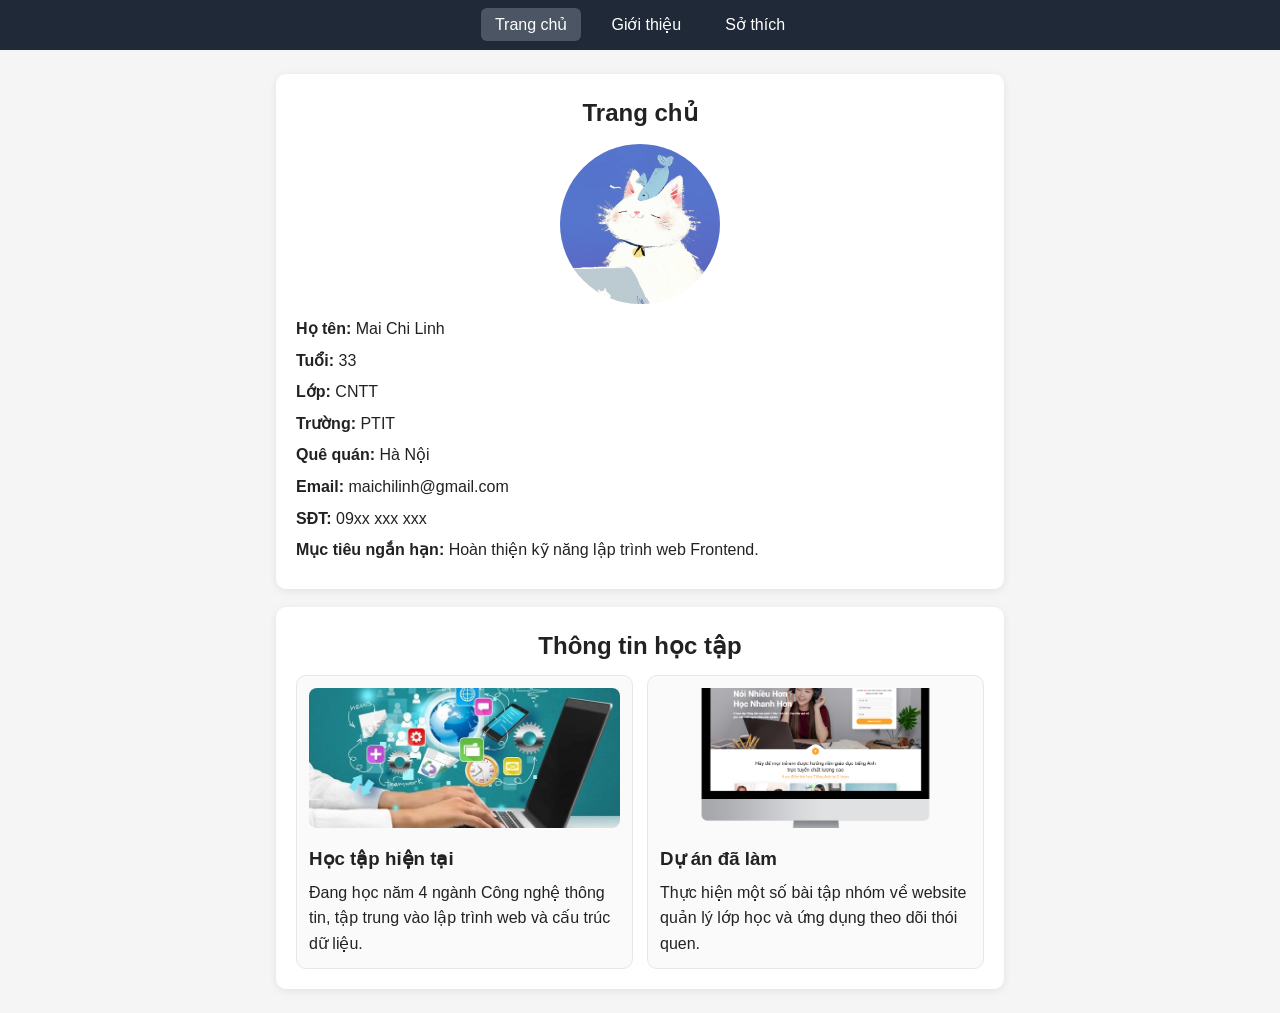
==== index.html @ 8e696834 "init" ====
<!DOCTYPE html>
<html lang="vi">
<head>
  <meta charset="UTF-8">
  <meta name="viewport" content="width=device-width, initial-scale=1.0">
  <title>Trang chủ - Trang cá nhân</title>
  <link rel="stylesheet" href="style.css">
</head>
<body>
  <header>
    <nav class="menu">
      <ul>
        <li><a href="index.html" class="active">Trang chủ</a></li>
        <li><a href="gioi-thieu.html">Giới thiệu</a></li>
        <li><a href="so-thich.html">Sở thích</a></li>
      </ul>
    </nav>
  </header>

  <main class="container">
    <section class="card">
      <h1>Trang chủ</h1>
      <img src="/imgs/avatar.jpg" alt="Ảnh đại diện" class="avatar">
      <div class="info">
        <p><strong>Họ tên:</strong> Mai Chi Linh</p>
        <p><strong>Tuổi:</strong> 33</p>
        <p><strong>Lớp:</strong> CNTT</p>
        <p><strong>Trường:</strong> PTIT</p>
        <p><strong>Quê quán:</strong> Hà Nội</p>
        <p><strong>Email:</strong> maichilinh@gmail.com</p>
        <p><strong>SĐT:</strong> 09xx xxx xxx</p>
        <p><strong>Mục tiêu ngắn hạn:</strong> Hoàn thiện kỹ năng lập trình web Frontend.</p>
      </div>
    </section>

    <section class="card">
      <h2>Thông tin học tập</h2>
      <div class="grid-cards two-cols">
        <article class="mini-card">
          <img src="/imgs/anh-cntt.jpg" alt="Học tập" class="thumb">
          <h3>Học tập hiện tại</h3>
          <p>Đang học năm 4 ngành Công nghệ thông tin, tập trung vào lập trình web và cấu trúc dữ liệu.</p>
        </article>
        <article class="mini-card">
          <img src="/imgs/duanweb.png" alt="Dự án sinh viên" class="thumb">
          <h3>Dự án đã làm</h3>
          <p>Thực hiện một số bài tập nhóm về website quản lý lớp học và ứng dụng theo dõi thói quen.</p>
        </article>
      </div>
    </section>
  </main>

  <script src="script.js"></script>
</body>
</html>
---- style.css ----
* {
  box-sizing: border-box;
  margin: 0;
  padding: 0;
}

body {
  font-family: Arial, sans-serif;
  background-color: #f5f5f5;
  color: #222;
  line-height: 1.6;
}

header {
  background-color: #1f2937;
  padding: 12px 0;
  position: sticky;
  top: 0;
}

.menu ul {
  list-style: none;
  display: flex;
  justify-content: center;
  gap: 16px;
}

.menu a {
  text-decoration: none;
  color: #fff;
  padding: 8px 14px;
  border-radius: 6px;
  transition: background-color 0.2s ease;
}

.menu a:hover {
  background-color: #374151;
}

.menu a.active {
  background-color: #4b5563;
}

.container {
  max-width: 760px;
  margin: 24px auto;
  padding: 0 16px;
  display: flex;
  flex-direction: column;
  align-items: center;
  gap: 18px;
}

.card {
  width: 100%;
  background-color: #fff;
  border-radius: 10px;
  padding: 20px;
  text-align: left;
  box-shadow: 0 2px 8px rgba(0, 0, 0, 0.08);
}

.card h1,
.card h2 {
  text-align: center;
  margin-bottom: 10px;
}

.intro-text {
  max-width: 680px;
  margin: 0 auto;
  text-align: center;
}

.avatar {
  width: 160px;
  height: 160px;
  border-radius: 50%;
  object-fit: cover;
  margin: 12px auto;
  display: block;
}

.info p {
  margin: 6px 0;
}

.grid-cards {
  margin-top: 8px;
  display: grid;
  gap: 14px;
}

.two-cols {
  grid-template-columns: repeat(auto-fit, minmax(240px, 1fr));
}

.three-cols {
  grid-template-columns: repeat(auto-fit, minmax(200px, 1fr));
}

.mini-card {
  border: 1px solid #e5e7eb;
  border-radius: 10px;
  padding: 12px;
  background-color: #fafafa;
}

.mini-card h3 {
  margin: 8px 0 6px;
}

.thumb {
  width: 100%;
  height: 140px;
  object-fit: cover;
  border-radius: 8px;
}

.hobby-list {
  list-style: none;
  margin-top: 10px;
}

.hobby-list li {
  margin: 6px 0;
}

.hidden {
  display: none;
}
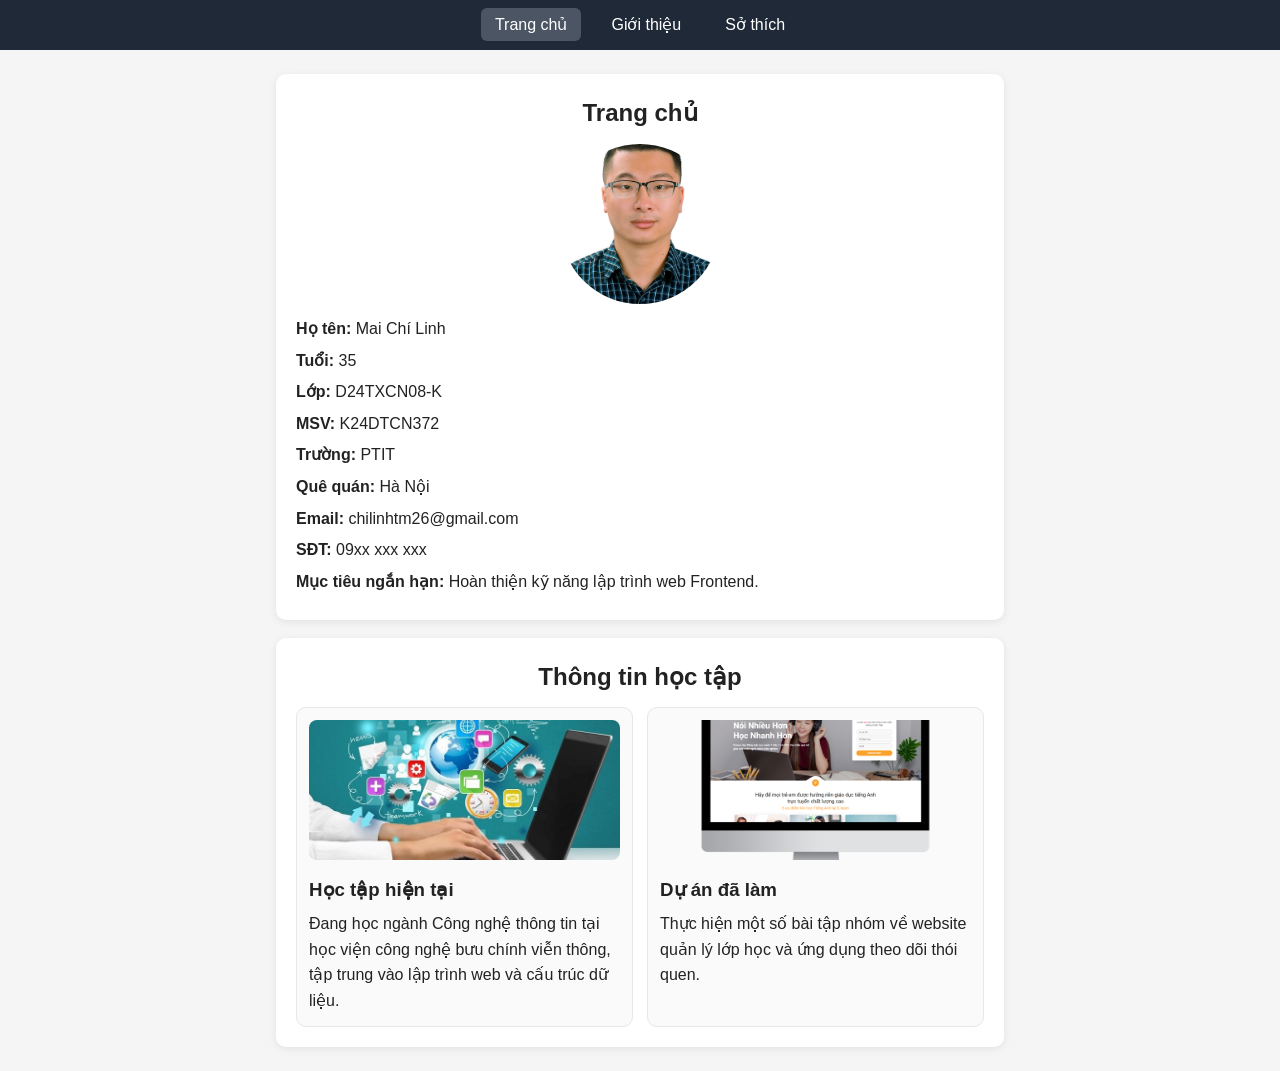
==== commit d3849a9a: "Update avatar image format and personal information in index.html" ====
--- a/index.html
+++ b/index.html
@@ -10,9 +10,9 @@
   <header>
     <nav class="menu">
       <ul>
-        <li><a href="index.html" class="active">Trang chủ</a></li>
-        <li><a href="gioi-thieu.html">Giới thiệu</a></li>
-        <li><a href="so-thich.html">Sở thích</a></li>
+        <li><a href="#" class="active" data-home>Trang chủ</a></li>
+        <li><a href="#" data-popup-target="introPopup">Giới thiệu</a></li>
+        <li><a href="#" data-popup-target="hobbyPopup">Sở thích</a></li>
       </ul>
     </nav>
   </header>
@@ -20,14 +20,15 @@
   <main class="container">
     <section class="card">
       <h1>Trang chủ</h1>
-      <img src="/imgs/avatar.jpg" alt="Ảnh đại diện" class="avatar">
+      <img src="/imgs/avatar.jpeg" alt="Ảnh đại diện" class="avatar">
       <div class="info">
-        <p><strong>Họ tên:</strong> Mai Chi Linh</p>
-        <p><strong>Tuổi:</strong> 33</p>
-        <p><strong>Lớp:</strong> CNTT</p>
+        <p><strong>Họ tên:</strong> Mai Chí Linh</p>
+        <p><strong>Tuổi:</strong> 35</p>
+        <p><strong>Lớp:</strong> D24TXCN08-K</p>
+        <p><strong>MSV:</strong> K24DTCN372</p>
         <p><strong>Trường:</strong> PTIT</p>
         <p><strong>Quê quán:</strong> Hà Nội</p>
-        <p><strong>Email:</strong> maichilinh@gmail.com</p>
+        <p><strong>Email:</strong> chilinhtm26@gmail.com</p>
         <p><strong>SĐT:</strong> 09xx xxx xxx</p>
         <p><strong>Mục tiêu ngắn hạn:</strong> Hoàn thiện kỹ năng lập trình web Frontend.</p>
       </div>
@@ -39,7 +40,7 @@
         <article class="mini-card">
           <img src="/imgs/anh-cntt.jpg" alt="Học tập" class="thumb">
           <h3>Học tập hiện tại</h3>
-          <p>Đang học năm 4 ngành Công nghệ thông tin, tập trung vào lập trình web và cấu trúc dữ liệu.</p>
+          <p>Đang học ngành Công nghệ thông tin tại học viện công nghệ bưu chính viễn thông, tập trung vào lập trình web và cấu trúc dữ liệu.</p>
         </article>
         <article class="mini-card">
           <img src="/imgs/duanweb.png" alt="Dự án sinh viên" class="thumb">
@@ -50,6 +51,107 @@
     </section>
   </main>
 
+  <div class="popup" id="introPopup" aria-hidden="true">
+    <div class="popup-backdrop" data-popup-close></div>
+    <div class="popup-content" role="dialog" aria-modal="true" aria-labelledby="introTitle">
+      <button class="popup-close" type="button" aria-label="Đóng" data-popup-close>&times;</button>
+      <section class="card">
+        <h1 id="introTitle">Giới thiệu bản thân</h1>
+        <p class="intro-text">
+          Mình là Mai Chi Linh, sinh viên ngành Công nghệ thông tin. Mình yêu thích việc xây dựng các sản phẩm nhỏ,
+          tự học công nghệ mới và luôn cố gắng nâng cao tư duy giải quyết vấn đề trong lập trình.
+        </p>
+      </section>
+
+      <section class="card">
+        <h2>Định hướng nghề nghiệp</h2>
+        <div class="grid-cards two-cols">
+          <article class="mini-card">
+            <img src="/imgs/software-engineering.webp" alt="Backend" class="thumb">
+            <h3>Software Engineer</h3>
+            <p>Định hướng làm Software Engineer, ưu tiên môi trường có mentor và dự án thực tế.</p>
+          </article>
+          <article class="mini-card">
+            <img src="/imgs/ky-nang-mem-la-gi-cach-giup-ban-phat-trien-ky-nang-mem-hieu-qua.png" alt="Frontend" class="thumb">
+            <h3>Phát triển kỹ năng</h3>
+            <p>Đang tập trung cải thiện JavaScript, UI cơ bản và kỹ năng làm việc nhóm trong dự án.</p>
+          </article>
+        </div>
+      </section>
+
+      <section class="card">
+        <h2>Kinh nghiệm học tập</h2>
+        <div class="grid-cards three-cols">
+          <article class="mini-card">
+            <img src="/imgs/cafedev_web_dev.jpg" alt="Môn học" class="thumb">
+            <h3>Web cơ bản</h3>
+            <p>Đã học HTML, CSS, JavaScript và xây dựng các trang web tĩnh cho bài tập môn học.</p>
+          </article>
+          <article class="mini-card">
+            <img src="/imgs/dau-moi-la-thuat-toan-sap-xep-tot-nhat-63743511849.0545.jpg" alt="Thuật toán" class="thumb">
+            <h3>Thuật toán</h3>
+            <p>Luyện tập cấu trúc dữ liệu, giải bài tập tư duy để cải thiện khả năng tối ưu code.</p>
+          </article>
+          <article class="mini-card">
+            <img src="/imgs/cai-thien-ky-nang-lam-viec-nhom-hieu-qua.jpg" alt="Làm nhóm" class="thumb">
+            <h3>Làm việc nhóm</h3>
+            <p>Tham gia nhóm 3-5 người trong các dự án môn học để rèn kỹ năng giao tiếp kỹ thuật.</p>
+          </article>
+        </div>
+      </section>
+    </div>
+  </div>
+
+  <div class="popup" id="hobbyPopup" aria-hidden="true">
+    <div class="popup-backdrop" data-popup-close></div>
+    <div class="popup-content" role="dialog" aria-modal="true" aria-labelledby="hobbyTitle">
+      <button class="popup-close" type="button" aria-label="Đóng" data-popup-close>&times;</button>
+      <section class="card">
+        <h1 id="hobbyTitle">Sở thích &amp; Thể thao</h1>
+        <p class="intro-text">
+          Ngoài học tập và lập trình, mình dành thời gian cho thể thao để giữ sức khỏe và cân bằng cuộc sống.
+        </p>
+      </section>
+
+      <section class="card">
+        <h2>Các môn thể thao yêu thích</h2>
+        <div class="grid-cards three-cols">
+          <article class="mini-card">
+            <img src="/imgs/sport1.jpg" alt="Bóng đá" class="thumb">
+            <h3>Bóng đá</h3>
+            <p>Chơi cuối tuần cùng bạn bè để tăng sức bền và tinh thần đồng đội.</p>
+          </article>
+          <article class="mini-card">
+            <img src="/imgs/cau_long_2cbc13e6bb7a49f7b05a5af48cfe7ce7.png" alt="Cầu lông" class="thumb">
+            <h3>Cầu lông</h3>
+            <p>Môn thể thao giúp cải thiện phản xạ và rèn luyện sự linh hoạt.</p>
+          </article>
+          <article class="mini-card">
+            <img src="/imgs/chay-bo-1472468332.jpg" alt="Chạy bộ" class="thumb">
+            <h3>Chạy bộ</h3>
+            <p>Duy trì chạy bộ buổi sáng 3 buổi mỗi tuần để nâng cao thể lực.</p>
+          </article>
+        </div>
+      </section>
+
+      <section class="card">
+        <h2>Sở thích khác</h2>
+        <div class="grid-cards two-cols">
+          <article class="mini-card">
+            <img src="/imgs/lap-trinh-may-tinh-la-gi-1.jpg" alt="Lập trình" class="thumb">
+            <h3>Lập trình</h3>
+            <p>Thích xây dựng các project nhỏ để thực hành kiến thức trên lớp.</p>
+          </article>
+          <article class="mini-card">
+            <img src="/imgs/images.jpeg" alt="Công nghệ" class="thumb">
+            <h3>Công nghệ</h3>
+            <p>Quan tâm các xu hướng mới như AI, Cloud và phát triển phần mềm hiện đại.</p>
+          </article>
+        </div>
+      </section>
+    </div>
+  </div>
+
   <script src="script.js"></script>
 </body>
 </html>
--- a/style.css
+++ b/style.css
@@ -129,3 +129,57 @@
 .hidden {
   display: none;
 }
+
+.popup {
+  position: fixed;
+  inset: 0;
+  display: none;
+  align-items: center;
+  justify-content: center;
+  z-index: 1000;
+}
+
+.popup.show {
+  display: flex;
+}
+
+.popup-backdrop {
+  position: absolute;
+  inset: 0;
+  background-color: rgba(17, 24, 39, 0.6);
+}
+
+.popup-content {
+  position: relative;
+  width: min(920px, calc(100% - 32px));
+  max-height: calc(100vh - 40px);
+  overflow-y: auto;
+  padding: 16px;
+  border-radius: 12px;
+  background-color: #f5f5f5;
+  z-index: 1;
+}
+
+.popup-close {
+  position: sticky;
+  top: 0;
+  margin-left: auto;
+  display: block;
+  width: 36px;
+  height: 36px;
+  border: none;
+  border-radius: 999px;
+  background-color: #1f2937;
+  color: #fff;
+  font-size: 24px;
+  line-height: 1;
+  cursor: pointer;
+}
+
+.popup-close:hover {
+  background-color: #374151;
+}
+
+body.no-scroll {
+  overflow: hidden;
+}
